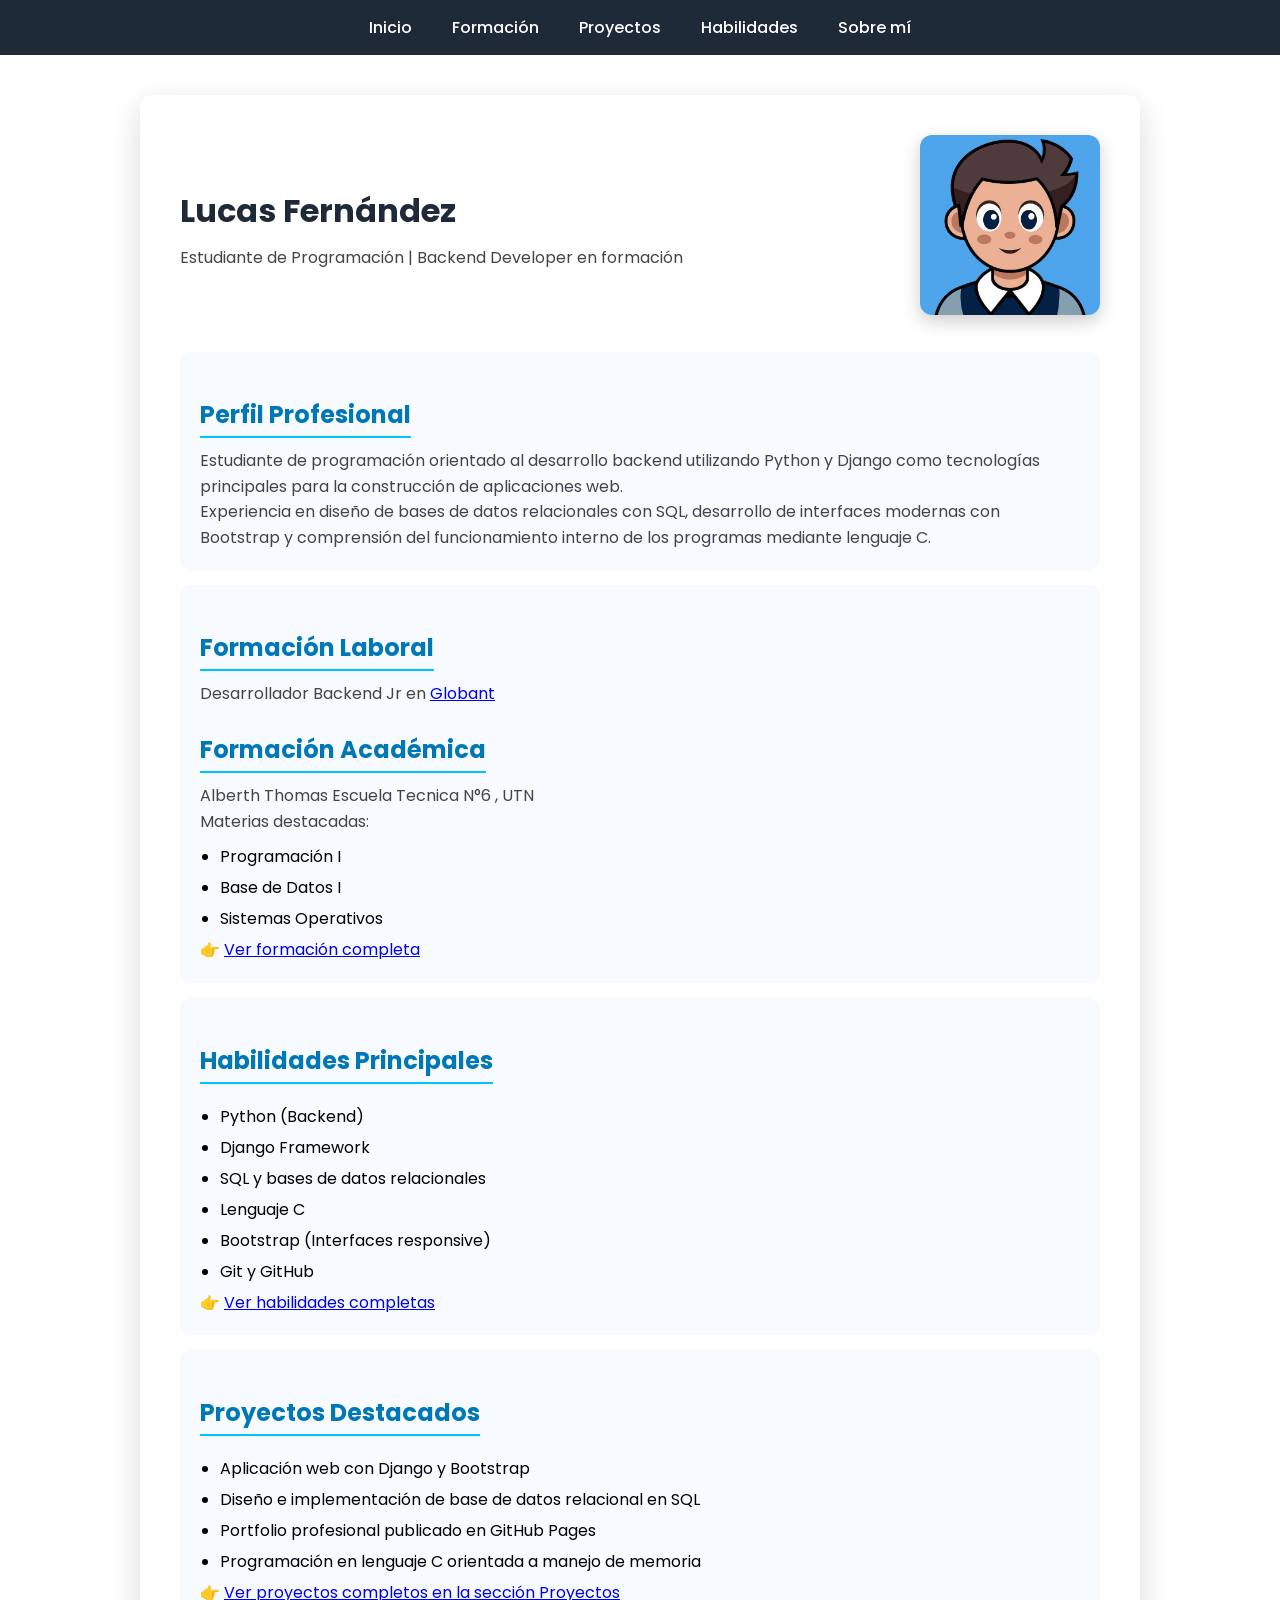
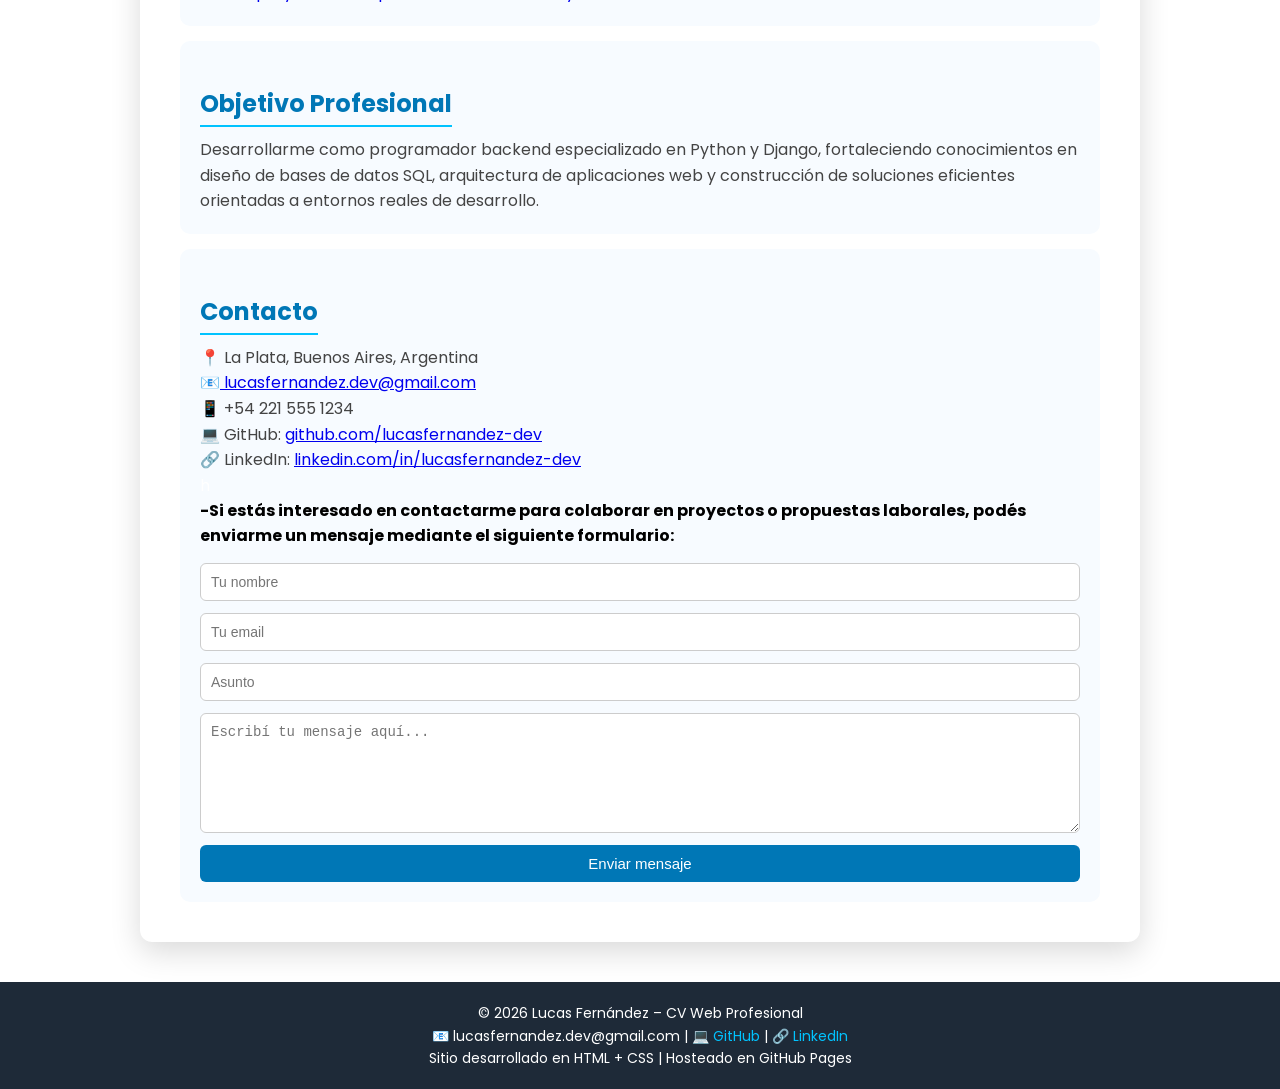
==== index.html @ bee165b5 "Add files via upload" ====
<!DOCTYPE html>
<html>

<head>
<meta charset="UTF-8">
<title>Inicio | CV Programador</title>

<link href="https://fonts.googleapis.com/css2?family=Poppins:wght@300;500;700&display=swap" rel="stylesheet">
<link rel="icon" type="image/png" href="logo utn.jpeg">

<link rel="stylesheet" href="styles.css">
</head>

<body >

<nav class="menu">
<a href="index.html">Inicio</a>
<a href="formacion.html">Formación</a>
<a href="proyectos.html">Proyectos</a>
<a href="habilidades.html">Habilidades</a>
<a href="about.html">Sobre mí</a>
</nav>

<div class="container hero" >

<div class="hero-content">

<div class="hero-text">

<h1>Lucas Fernández</h1>
<p>Estudiante de Programación | Backend Developer en formación</p>

</div>

<div class="hero-image">

<img src="foto-perfil.jpeg" alt="Foto de perfil">

</div>

</div>


<div class="card">

<h2>Perfil Profesional</h2>

<p>
Estudiante de programación orientado al desarrollo backend utilizando Python
y Django como tecnologías principales para la construcción de aplicaciones web.
</p>

<p>
Experiencia en diseño de bases de datos relacionales con SQL, desarrollo de
interfaces modernas con Bootstrap y comprensión del funcionamiento interno
de los programas mediante lenguaje C.
</p>

</div>


<div class="card">

<h2>Formación Laboral</h2>
<p>

Desarrollador Backend Jr en

<a href="https://www.globant.com" target="_blank">

Globant

</a>

</p>
<h2>Formación Académica</h2>

<p>
    Alberth Thomas Escuela Tecnica N°6 , UTN 
</p>

<p>
Materias destacadas:
</p>

<ul>
<li>Programación I</li>
<li>Base de Datos I</li>
<li>Sistemas Operativos</li>
</ul>

<p>
👉 <a href="formacion.html">Ver formación completa</a>
</p>

</div>



<div class="card">

<h2>Habilidades Principales</h2>

<ul>

<li>Python (Backend)</li>

<li>Django Framework</li>

<li>SQL y bases de datos relacionales</li>

<li>Lenguaje C</li>

<li>Bootstrap (Interfaces responsive)</li>

<li>Git y GitHub</li>

</ul>

<p>

👉 <a href="habilidades.html">Ver habilidades completas</a>

</p>

</div>



<div class="card">

<h2>Proyectos Destacados</h2>

<ul>

<li>Aplicación web con Django y Bootstrap</li>

<li>Diseño e implementación de base de datos relacional en SQL</li>

<li>Portfolio profesional publicado en GitHub Pages</li>

<li>Programación en lenguaje C orientada a manejo de memoria</li>

</ul>

<p>

👉 <a href="proyectos.html">Ver proyectos completos en la sección Proyectos</a>

</p>

</div>



<div class="card">

<h2>Objetivo Profesional</h2>

<p>

Desarrollarme como programador backend especializado en Python y Django,
fortaleciendo conocimientos en diseño de bases de datos SQL, arquitectura
de aplicaciones web y construcción de soluciones eficientes orientadas
a entornos reales de desarrollo.

</p>

</div>

<div class="card">

<h2>Contacto</h2>

<p>📍 La Plata, Buenos Aires, Argentina</p>
<p>📧<a href="mailto:josiasrey771@gmail.com"> lucasfernandez.dev@gmail.com</a></p>
<p>📱 +54 221 555 1234</p>
<p>💻 GitHub:
<a href="https://github.com/lucasfernandez-dev" target="_blank">
github.com/lucasfernandez-dev
</a>
</p>

<p>🔗 LinkedIn:
<a href="https://linkedin.com/in/lucasfernandez-dev" target="_blank">
linkedin.com/in/lucasfernandez-dev
</a>
<p style="color:white";>h</p>
</p>
<h4 style="color:black";>
-Si estás interesado en contactarme para colaborar en proyectos o propuestas laborales,
podés enviarme un mensaje mediante el siguiente formulario:
</h4>

<form action="https://formsubmit.co/lucasfernandez.dev@gmail.com" method="POST">

<input type="text" name="Nombre" placeholder="Tu nombre" required>

<input type="email" name="Email" placeholder="Tu email" required>

<input type="text" name="Asunto" placeholder="Asunto">

<textarea name="Mensaje" placeholder="Escribí tu mensaje aquí..." required></textarea>

<button type="submit">Enviar mensaje</button>

<input type="hidden" name="_captcha" value="false">

</form>


</div>

</div>



<footer class="footer">

<p>
© 2026 Lucas Fernández – CV Web Profesional
</p>

<p>
📧 lucasfernandez.dev@gmail.com |
💻 <a href="https://github.com/lucasfernandez-dev" target="_blank">
GitHub
</a> |
🔗 <a href="https://linkedin.com/in/lucasfernandez-dev" target="_blank">
LinkedIn
</a>
</p>

<p>
Sitio desarrollado en HTML + CSS | Hosteado en GitHub Pages
</p>

</footer>
<button id="btnTop">↑ Volver arriba</button>

<script src="script.js"></script>

</body>
</html>
---- styles.css ----
:root {

--color-menu: #1e2a38;

}

*{
margin:0;
padding:0;
box-sizing:border-box;
}

body {
font-family: 'Poppins', sans-serif;
}

@keyframes fade{
from{
opacity:0;
transform:translateY(10px);
}
to{
opacity:1;
transform:translateY(0);
}
}

/* NAVBAR */

.menu{
background:var(--color-menu);
display:flex;
justify-content:center;
gap:40px;
padding:15px;
position:sticky;
top:0;
z-index:1000;
}

.menu a{
color:white;
text-decoration:none;
font-size:16px;
font-weight:500;
transition:0.3s;
}

.menu a:hover{
color:#00c3ff;
transform:translateY(-2px);
}

/* CONTENEDOR */

.container{
max-width:1000px;
margin:40px auto;
background:white;
padding:40px;
border-radius:12px;
box-shadow:0px 10px 30px rgba(0,0,0,0.15);
animation: slide 0.6s ease;
}

@keyframes slide{
from{
opacity:0;
transform:translateY(25px);
}
to{
opacity:1;
transform:translateY(0);
}
}

/* TITULO */

h1{
color:#1e2a38;
margin-bottom:10px;
}

h2{
margin-top:25px;
margin-bottom:10px;
color:#0077b6;
border-bottom:2px solid #00c3ff;
display:inline-block;
padding-bottom:4px;
}

/* TEXTO */

p{
line-height:1.6;
color:#444;
}

/* LISTAS */

ul{
margin-left:20px;
margin-top:10px;
}

li{
margin-bottom:6px;
}

/* TARJETAS PROYECTOS */

.card{
background:#f7fbff;
padding:20px;
margin-top:15px;
border-radius:10px;
transition:0.3s;
}

.card:hover{
transform:translateY(-4px);
box-shadow:0px 8px 18px rgba(0,0,0,0.15);
}

.footer{
margin-top:40px;
background:#1e2a38;
color:rgb(255, 255, 255);
text-align:center;
padding:20px;
font-size:14px;
}
.footer p{
color:white;
}

.footer a{
color:#00c3ff;
text-decoration:none;
}

.footer a:hover{
color:#1abc9c;
}

.hero-content{
display:flex;
align-items:center;
justify-content:space-between;
margin-bottom:30px;
}

.hero-text{
max-width:60%;
}

.hero-image img{
width:180px;
border-radius:12px;
box-shadow:0px 6px 18px rgba(0,0,0,0.2);
transition:0.3s;
}

.hero-image img:hover{
transform:scale(1.05);
}

form{
display:flex;
flex-direction:column;
gap:12px;
margin-top:15px;
}

input, textarea{
padding:10px;
border-radius:6px;
border:1px solid #ccc;
font-size:14px;
}

textarea{
resize:vertical;
min-height:120px;
}

button{
background:#0077b6;
color:white;
border:none;
padding:10px;
border-radius:6px;
font-size:15px;
cursor:pointer;
transition:0.3s;
}

button:hover{
background:#00c3ff;
}

.about-container{

display:flex;

gap:40px;

max-width:1000px;

margin:auto;

margin-top:40px;

padding:25px;

background:rgb(255, 255, 255);

border-radius:12px;

box-shadow:0px 6px 18px rgba(0,0,0,0.08);

animation:fadeUp 0.7s ease;

}


.about-left{

flex:2;

line-height:1.7;

font-size:15px;

}


.about-role{

color:#0077b6;

font-weight:bold;

margin-bottom:15px;

}


.about-right{

flex:1;

background:#f5f9ff;

padding:20px;

border-radius:10px;

}


.about-right h3{

color:#0077b6;

margin-top:15px;

margin-bottom:8px;

}


.about-right ul{

list-style:none;

padding-left:0;

}


.about-right li{

margin-bottom:6px;

padding-left:12px;

position:relative;

}


.about-right li::before{

content:"✔";

position:absolute;

left:0;

color:#00c3ff;

}

#btnTop {
    position: fixed;
    bottom: 20px;
    right: 20px;
    background-color: #0077b6;
    color: white;
    border: none;
    padding: 12px 15px;
    border-radius: 50%;
    cursor: pointer;
    display: none;
    transition: 0.3s;
}

#btnTop:hover {
    background-color: #023e8a;
}
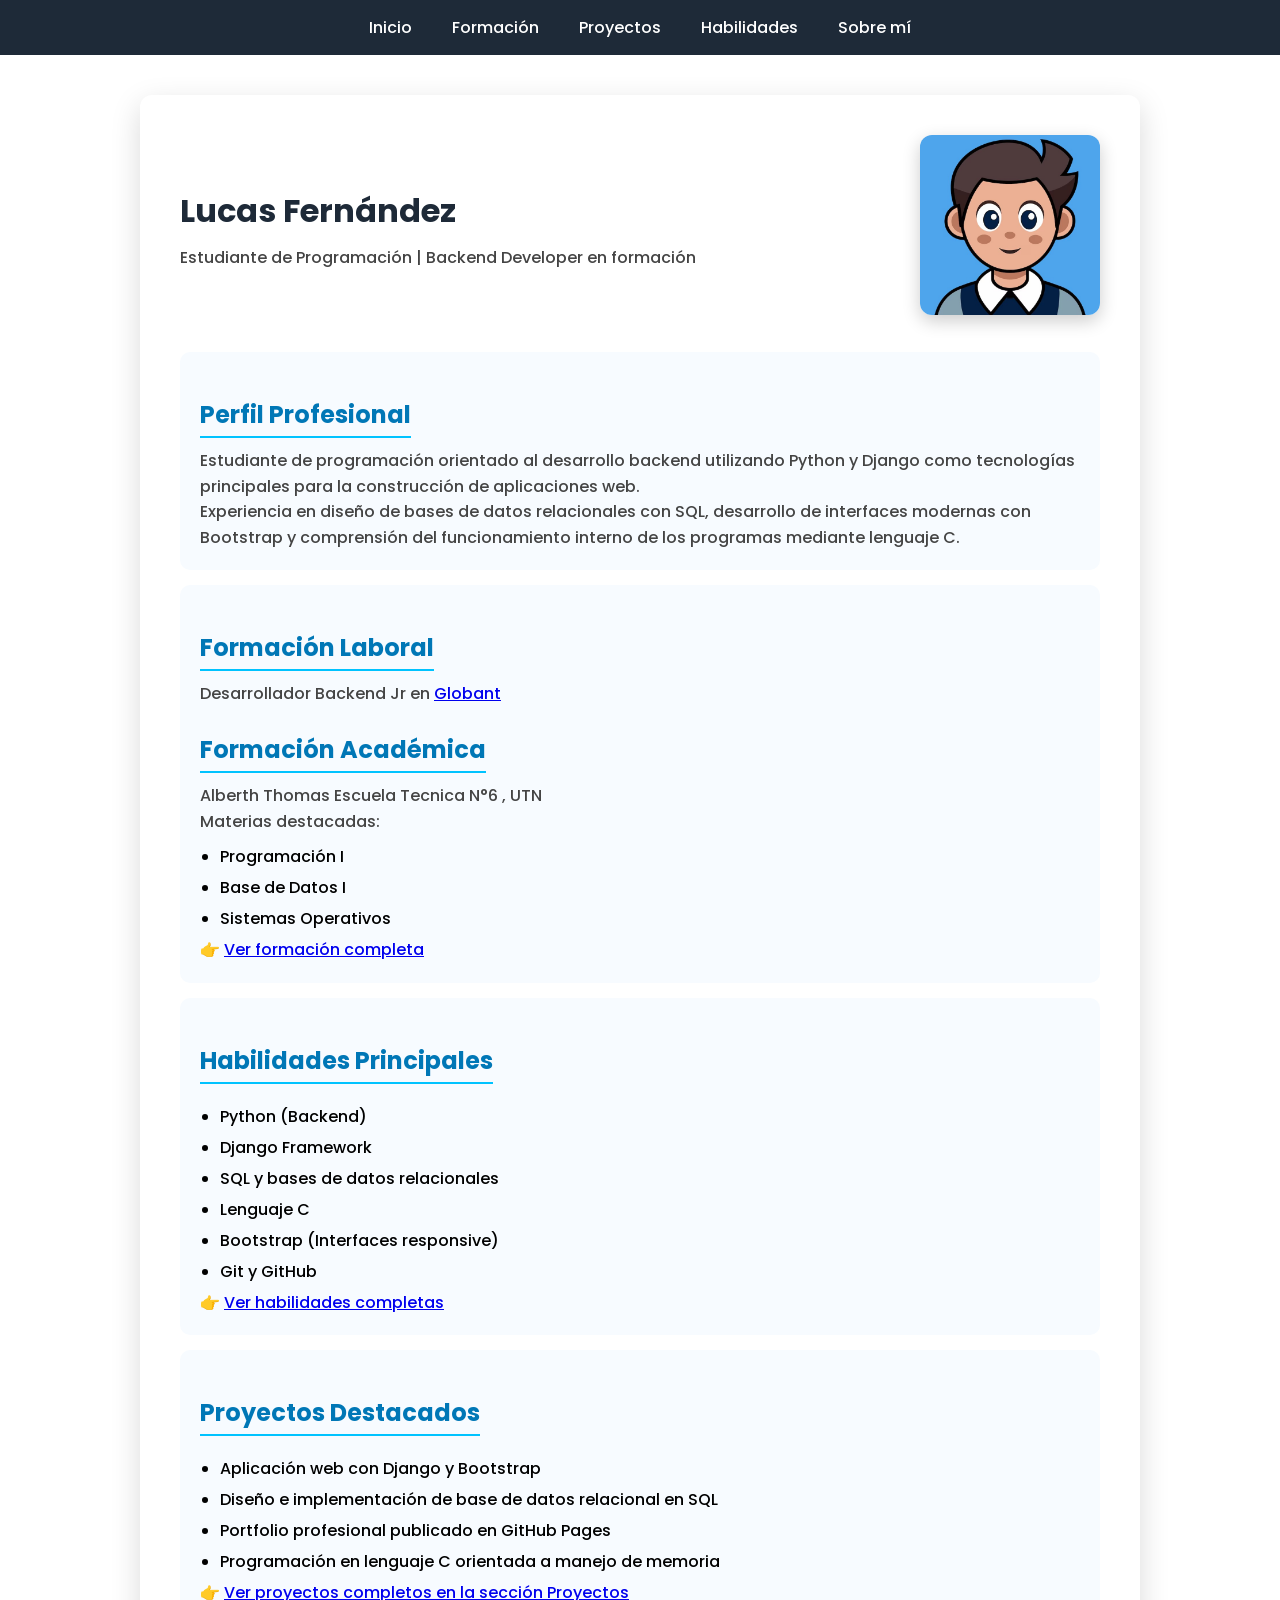
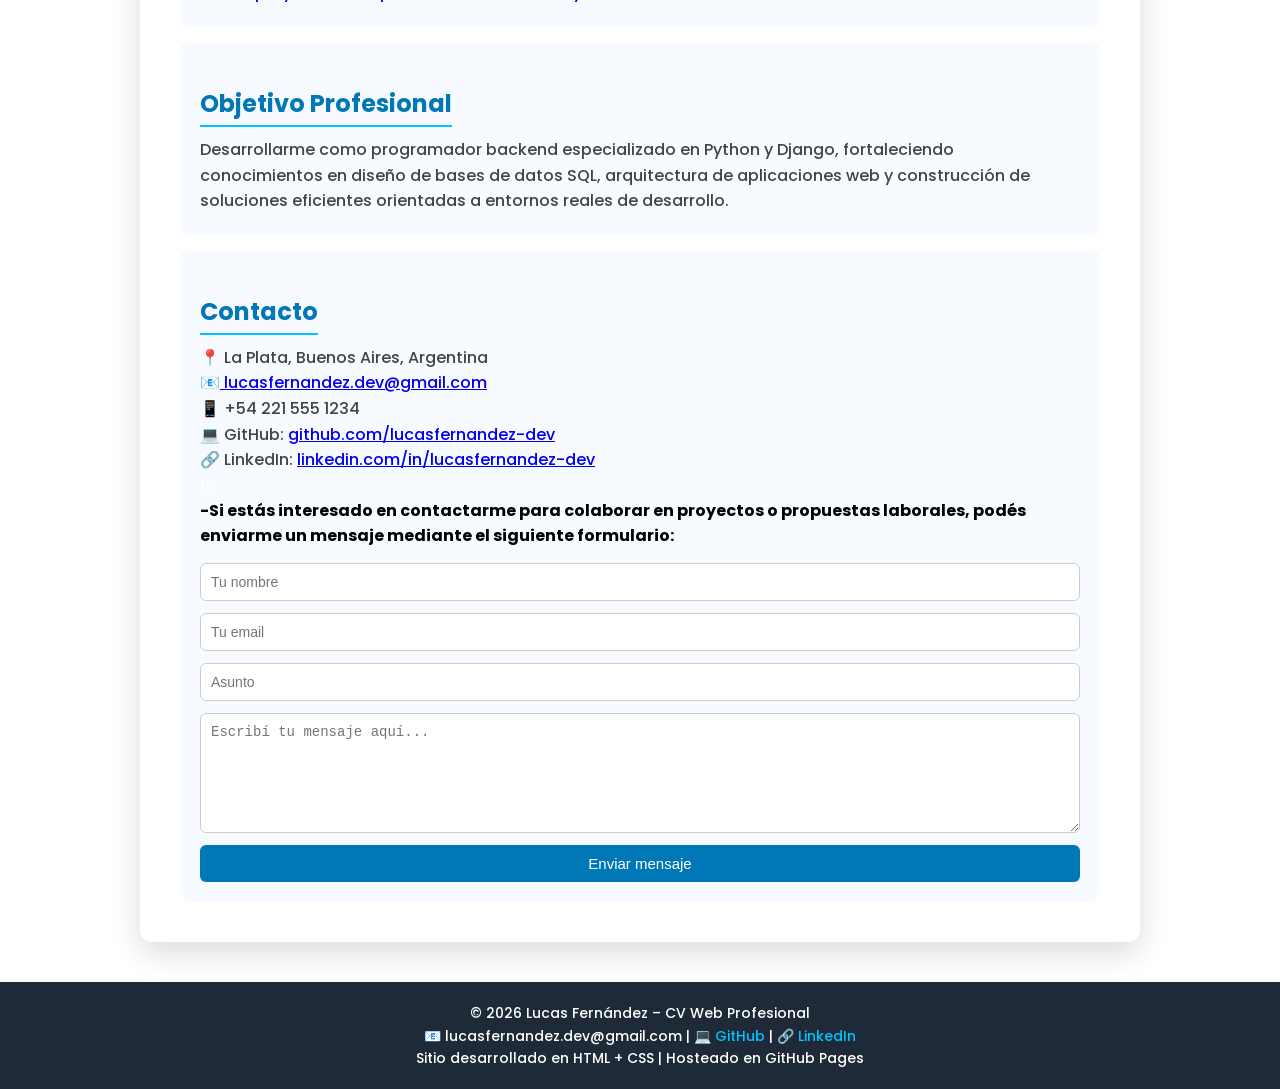
==== commit 44d08e73: "Fix issue #1: add local Poppins font" ====
--- a/index.html
+++ b/index.html
@@ -5,7 +5,7 @@
 <meta charset="UTF-8">
 <title>Inicio | CV Programador</title>
 
-<link href="https://fonts.googleapis.com/css2?family=Poppins:wght@300;500;700&display=swap" rel="stylesheet">
+
 <link rel="icon" type="image/png" href="logo utn.jpeg">
 
 <link rel="stylesheet" href="styles.css">
--- a/styles.css
+++ b/styles.css
@@ -1,3 +1,20 @@
+@font-face {
+    font-family: 'Poppins';
+    src: url('fonts/Poppins-Light.ttf');
+    font-weight: 300;
+}
+
+@font-face {
+    font-family: 'Poppins';
+    src: url('fonts/Poppins-Medium.ttf');
+    font-weight: 500;
+}
+
+@font-face {
+    font-family: 'Poppins';
+    src: url('fonts/Poppins-Bold.ttf');
+    font-weight: 700;
+}
 :root {
 
 --color-menu: #1e2a38;
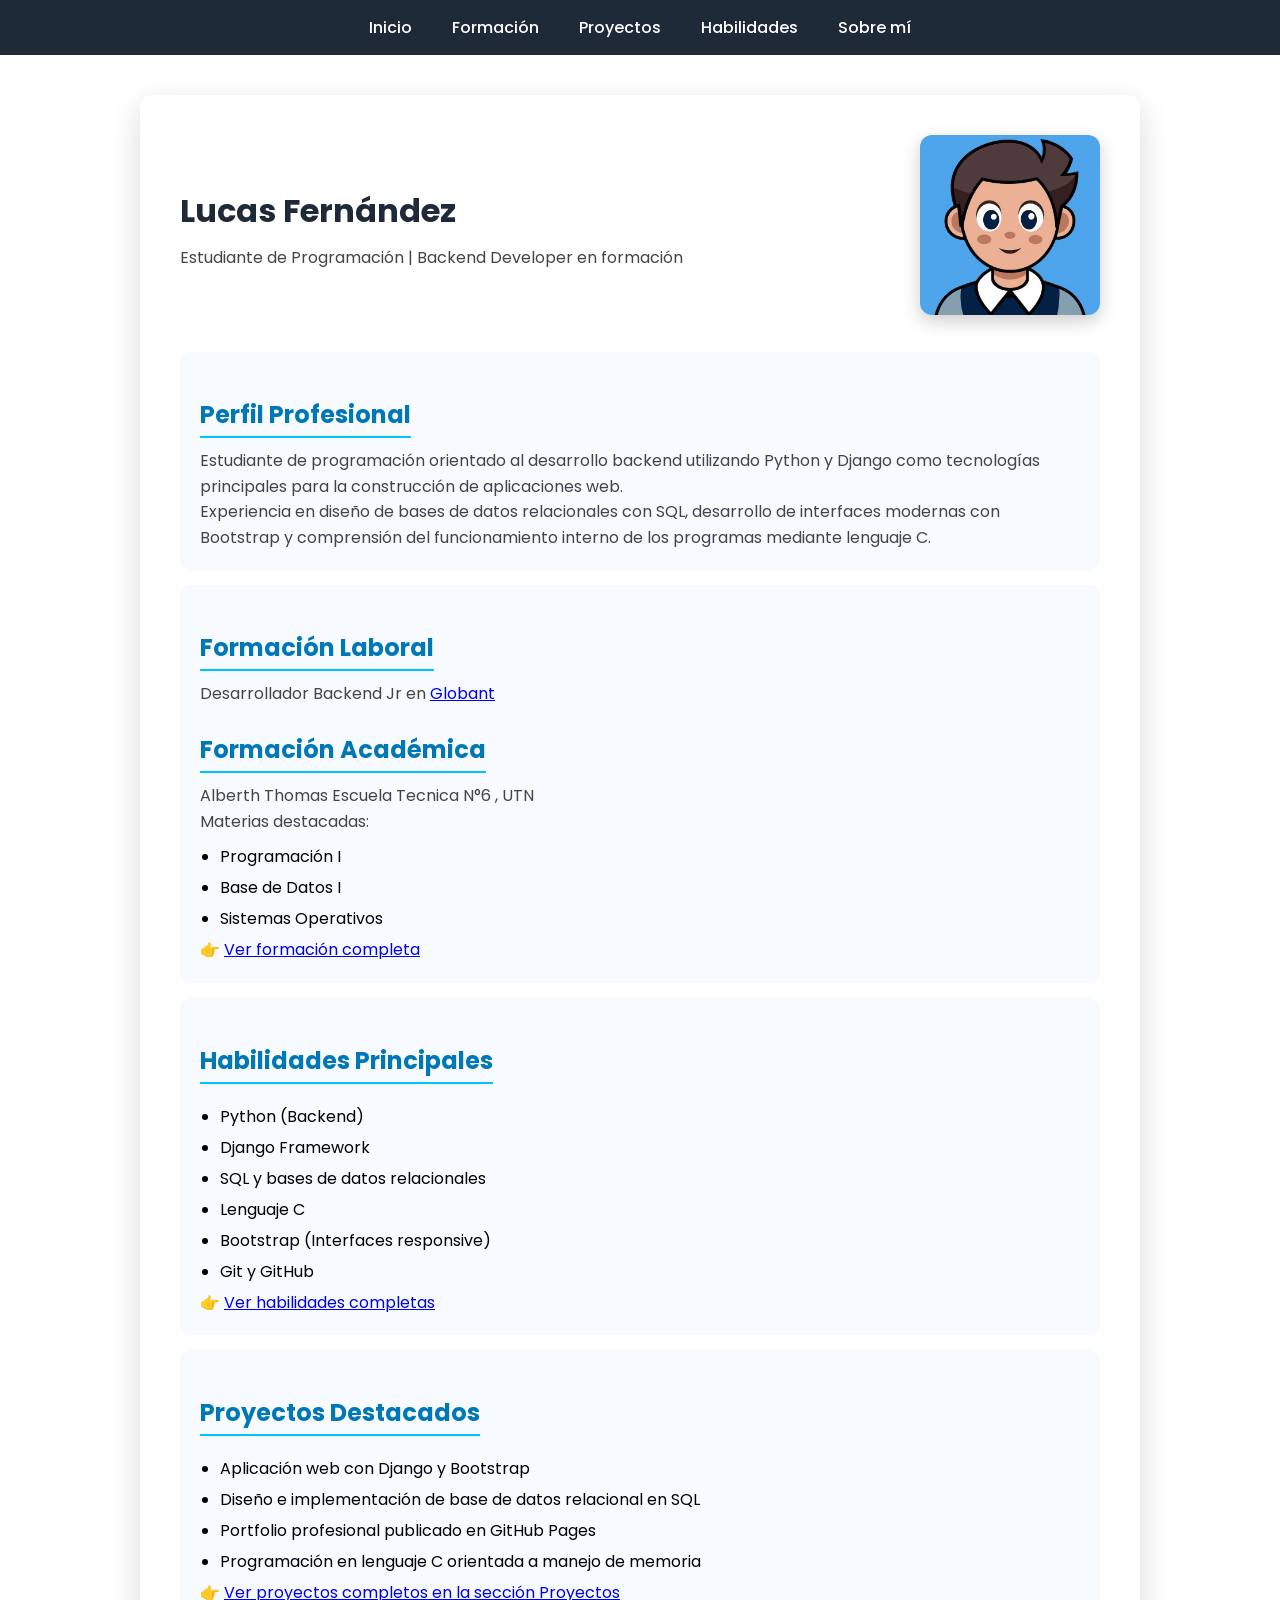
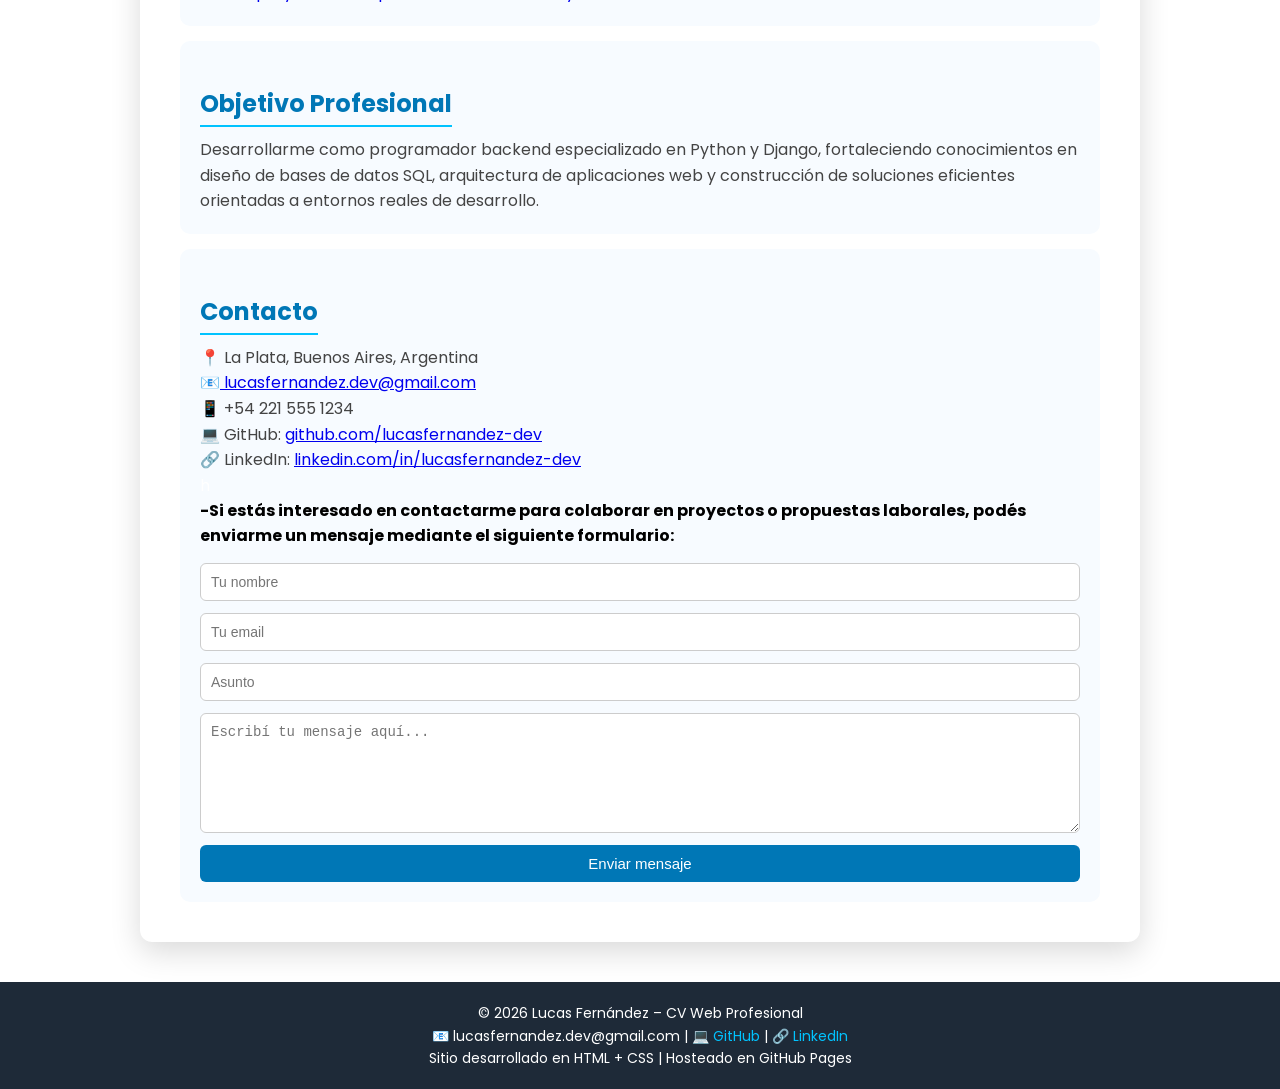
==== commit 9625fa87: "Fix issue #2: add noopener noreferrer to external link" ====
--- a/index.html
+++ b/index.html
@@ -5,7 +5,7 @@
 <meta charset="UTF-8">
 <title>Inicio | CV Programador</title>
 
-
+<link href="https://fonts.googleapis.com/css2?family=Poppins:wght@300;500;700&display=swap" rel="stylesheet">
 <link rel="icon" type="image/png" href="logo utn.jpeg">
 
 <link rel="stylesheet" href="styles.css">
@@ -66,7 +66,7 @@
 
 Desarrollador Backend Jr en
 
-<a href="https://www.globant.com" target="_blank">
+<a href="https://www.globant.com" target="_blank" rel="noopener noreferrer">
 
 Globant
 
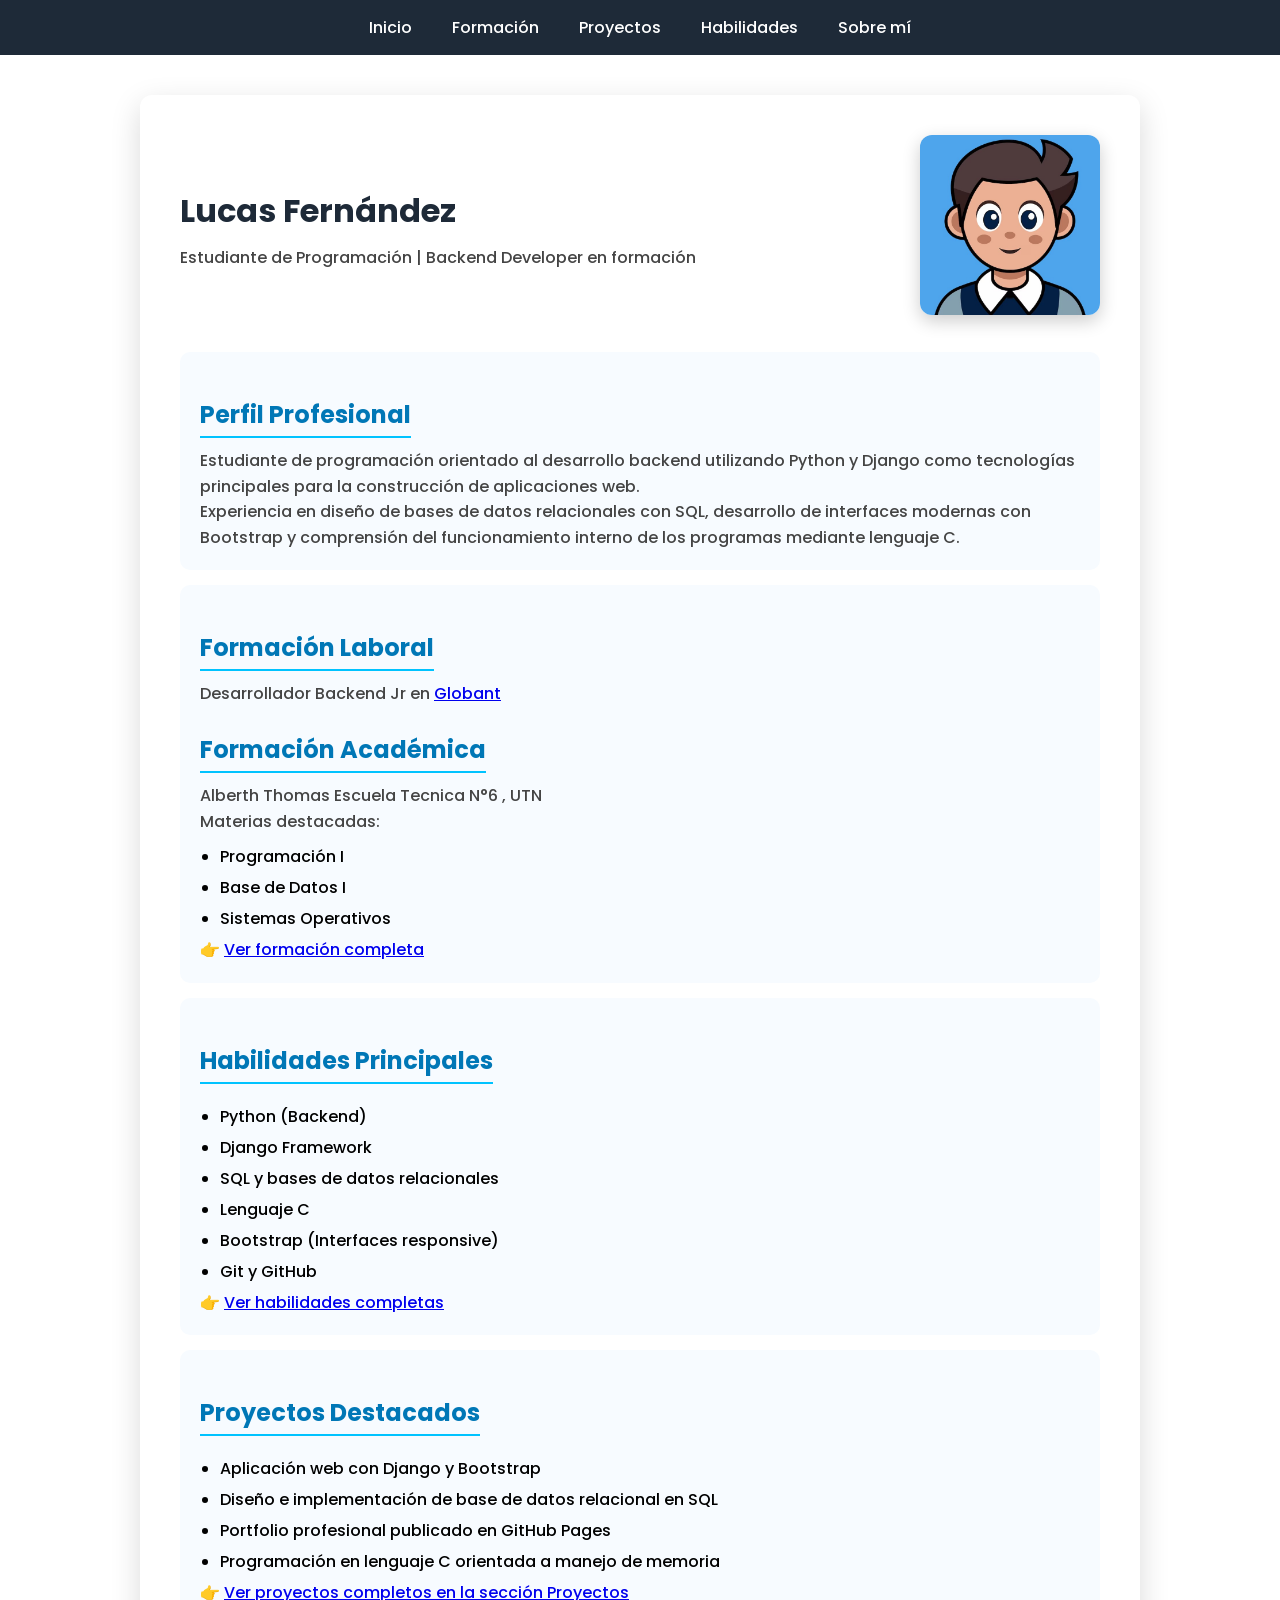
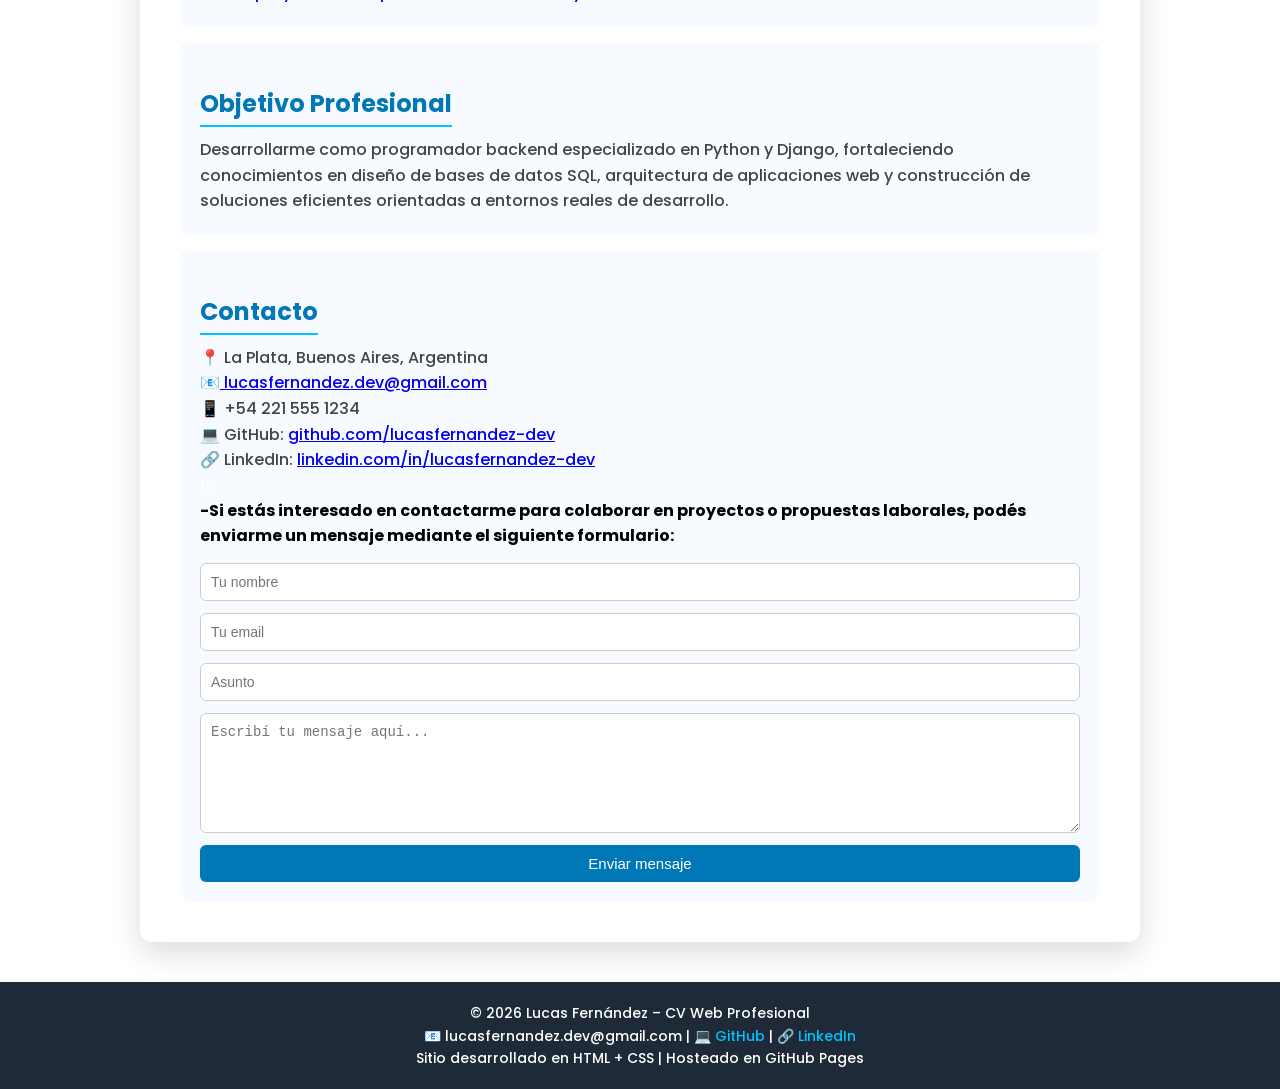
==== commit 14648d17: "Merge pull request #6 from JosiasCopaiba/1-local-font-poppins Fix issue #1: add local Poppins font" ====
--- a/index.html
+++ b/index.html
@@ -5,7 +5,7 @@
 <meta charset="UTF-8">
 <title>Inicio | CV Programador</title>
 
-<link href="https://fonts.googleapis.com/css2?family=Poppins:wght@300;500;700&display=swap" rel="stylesheet">
+
 <link rel="icon" type="image/png" href="logo utn.jpeg">
 
 <link rel="stylesheet" href="styles.css">
@@ -14,11 +14,11 @@
 <body >
 
 <nav class="menu">
-<a href="index.html">Inicio</a>
-<a href="formacion.html">Formación</a>
-<a href="proyectos.html">Proyectos</a>
-<a href="habilidades.html">Habilidades</a>
-<a href="about.html">Sobre mí</a>
+<a href="index.html" class="menu-link">Inicio</a>
+<a href="formacion.html" class="menu-link">Formación</a>
+<a href="proyectos.html" class="menu-link">Proyectos</a>
+<a href="habilidades.html" class="menu-link">Habilidades</a>
+<a href="about.html" class="menu-link">Sobre mí</a>
 </nav>
 
 <div class="container hero" >
--- a/styles.css
+++ b/styles.css
@@ -18,7 +18,7 @@
 :root {
 
 --color-menu: #1e2a38;
-
+--color-link-footer: #00c3ff;
 }
 
 *{
@@ -55,7 +55,7 @@
 z-index:1000;
 }
 
-.menu a{
+.menu-link{
 color:white;
 text-decoration:none;
 font-size:16px;
@@ -63,7 +63,7 @@
 transition:0.3s;
 }
 
-.menu a:hover{
+.menu-link:hover{
 color:#00c3ff;
 transform:translateY(-2px);
 }
@@ -153,7 +153,7 @@
 }
 
 .footer a{
-color:#00c3ff;
+color:var(--color-link-footer);
 text-decoration:none;
 }
 
